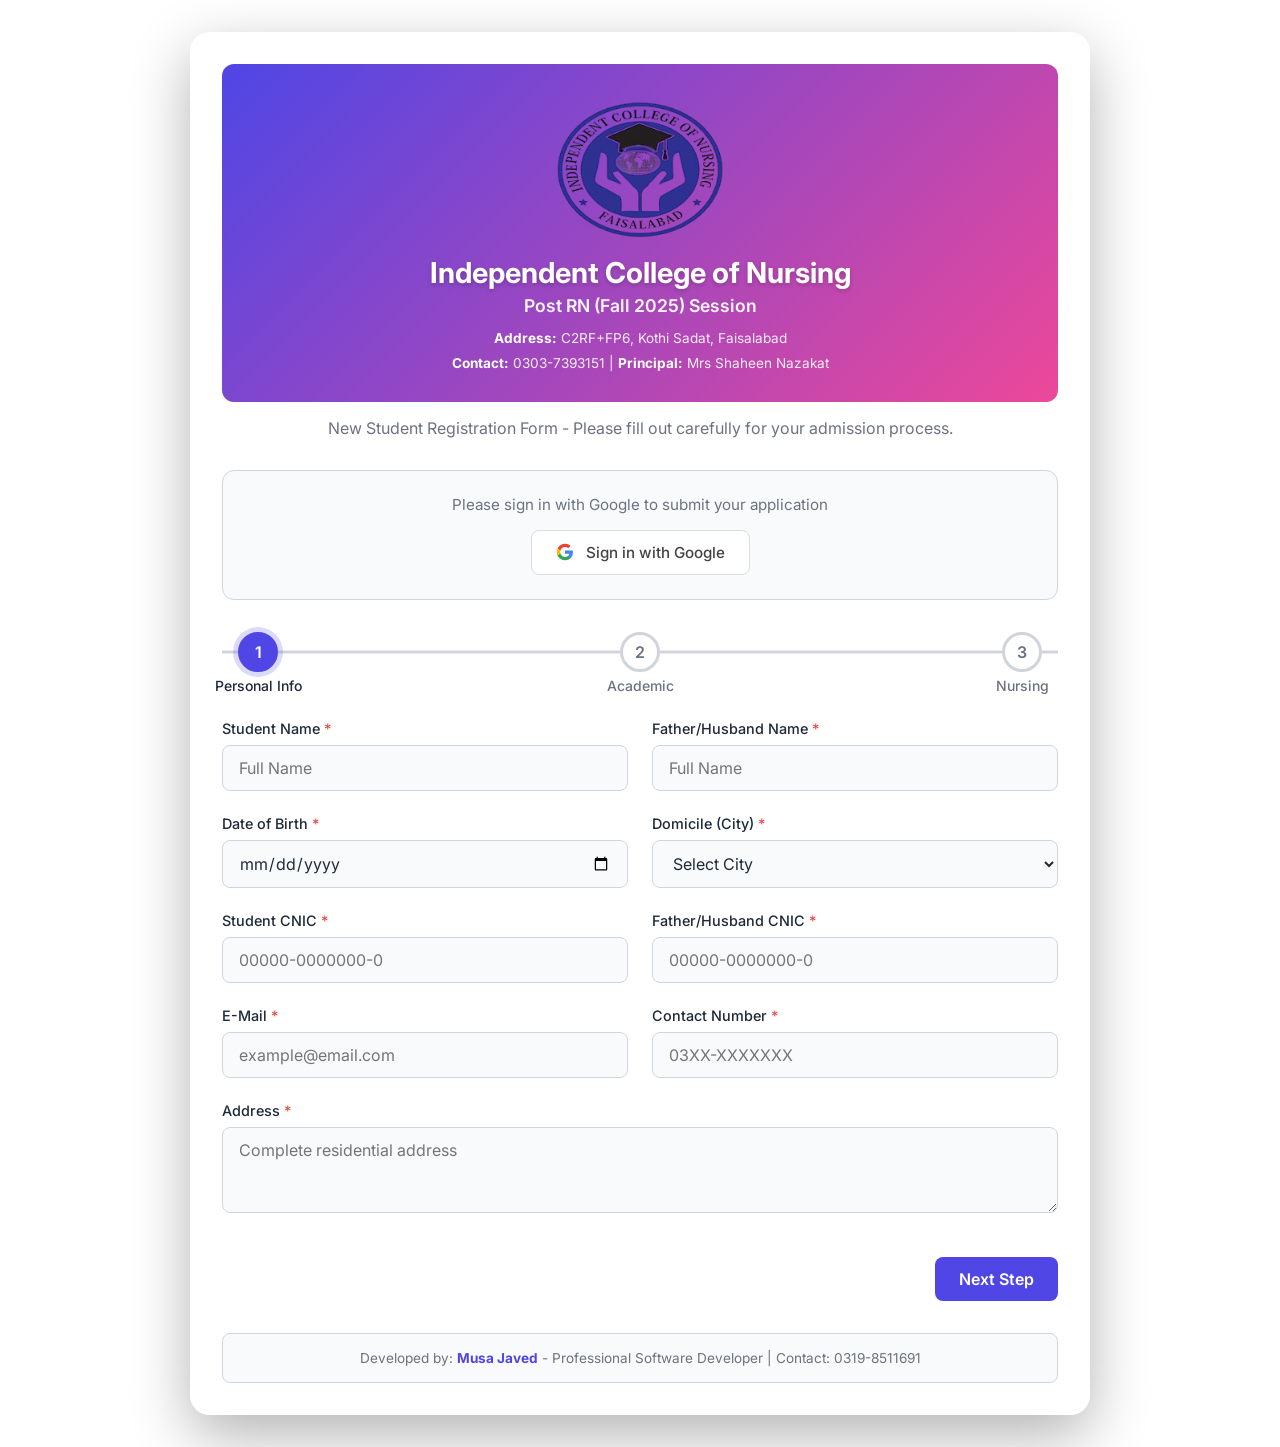
==== index.html @ c4552102 "Clg logo added" ====
<!DOCTYPE html>
<html lang="en">
<head>
    <meta charset="UTF-8">
    <meta name="viewport" content="width=device-width, initial-scale=1.0">
    <title>Independent College of Nursing Faisalabad - Post RN Registration</title>
    <link rel="stylesheet" href="styles.css">
    <!-- Supabase SDK -->
    <script src="https://cdn.jsdelivr.net/npm/@supabase/supabase-js@2"></script>
</head>
<body>
    <div class="container">
        <div class="header" id="formHeader">
            <div class="college-branding">
                <div class="college-logo">
                    <img src="icon_logo.png" alt="Independent College of Nursing Logo">
                </div>
                <h1>Independent College of Nursing</h1>
                <h2>Post RN (Fall 2025) Session</h2>
                <div class="college-info">
                    <p><strong>Address:</strong> C2RF+FP6, Kothi Sadat, Faisalabad</p>
                    <p><strong>Contact:</strong> 0303-7393151 | <strong>Principal:</strong> Mrs Shaheen Nazakat</p>
                </div>
            </div>
            <p class="form-subtitle">New Student Registration Form - Please fill out carefully for your admission process.</p>
        </div>

        <!-- Success Message -->
        <div class="success-message" id="successMessage">
            <div class="success-icon-large">✓</div>
            <h2>Registration Successful!</h2>
            <p>Your application has been submitted successfully. We will contact you soon.</p>
            <button class="btn-primary" onclick="location.reload()">Submit Another Application</button>
        </div>

        <form id="registrationForm" novalidate>
            <!-- Auth Section -->
            <div class="auth-section" id="authSection">
                <div class="auth-prompt" id="authPrompt">
                    <p>Please sign in with Google to submit your application</p>
                    <button type="button" id="btnGoogleSignIn" class="btn-google">
                        <svg viewBox="0 0 24 24" width="18" height="18">
                            <path fill="#4285F4" d="M22.56 12.25c0-.78-.07-1.53-.2-2.25H12v4.26h5.92c-.26 1.37-1.04 2.53-2.21 3.31v2.77h3.57c2.08-1.92 3.28-4.74 3.28-8.09z"/>
                            <path fill="#34A853" d="M12 23c2.97 0 5.46-.98 7.28-2.66l-3.57-2.77c-.98.66-2.23 1.06-3.71 1.06-2.86 0-5.29-1.93-6.16-4.53H2.18v2.84C3.99 20.53 7.7 23 12 23z"/>
                            <path fill="#FBBC05" d="M5.84 14.09c-.22-.66-.35-1.36-.35-2.09s.13-1.43.35-2.09V7.07H2.18C1.43 8.55 1 10.22 1 12s.43 3.45 1.18 4.93l2.85-2.22.81-.62z"/>
                            <path fill="#EA4335" d="M12 5.38c1.62 0 3.06.56 4.21 1.64l3.15-3.15C17.45 2.09 14.97 1 12 1 7.7 1 3.99 3.47 2.18 7.07l3.66 2.84c.87-2.6 3.3-4.53 6.16-4.53z"/>
                        </svg>
                        Sign in with Google
                    </button>
                </div>
                <div class="auth-user" id="authUser" style="display: none;">
                    <img id="userAvatar" src="" alt="User avatar">
                    <div class="user-info">
                        <span id="userName"></span>
                        <span id="userEmail"></span>
                    </div>
                    <button type="button" id="btnSignOut" class="btn-link">Sign Out</button>
                </div>
                <div class="auth-error" id="authError" style="display: none;"></div>
            </div>

            <!-- Stepper Indicator -->
            <div class="stepper" id="stepper">
                <div class="step-progress" id="stepProgress"></div>
                <div class="step active" data-step="1">
                    <div class="step-circle"><span>1</span></div>
                    <div class="step-title">Personal Info</div>
                </div>
                <div class="step" data-step="2">
                    <div class="step-circle"><span>2</span></div>
                    <div class="step-title">Academic</div>
                </div>
                <div class="step" data-step="3">
                    <div class="step-circle"><span>3</span></div>
                    <div class="step-title">Nursing</div>
                </div>
            </div>

            <!-- STEP 1: Personal Information -->
            <div class="form-step active" id="step1">
                <div class="form-grid">
                    <div class="form-group">
                        <label for="student_name" class="required">Student Name</label>
                        <div class="input-wrapper">
                            <input type="text" id="student_name" name="student_name" placeholder="Full Name" required minlength="3">
                        </div>
                        <span class="error-message">Name must be at least 3 characters.</span>
                    </div>

                    <div class="form-group">
                        <label for="father_name" class="required">Father/Husband Name</label>
                        <div class="input-wrapper">
                            <input type="text" id="father_name" name="father_name" placeholder="Full Name" required minlength="3">
                        </div>
                        <span class="error-message">Name must be at least 3 characters.</span>
                    </div>

                    <div class="form-group">
                        <label for="date_of_birth" class="required">Date of Birth</label>
                        <div class="input-wrapper">
                            <input type="date" id="date_of_birth" name="date_of_birth" required>
                        </div>
                        <span class="error-message">Age must be between 16 and 35 years.</span>
                    </div>

                    <div class="form-group">
                        <label for="domicile" class="required">Domicile (City)</label>
                        <div class="input-wrapper">
                            <select id="domicile" name="domicile" required>
                                <option value="" disabled selected>Select City</option>
                                <!-- Punjab -->
                                <optgroup label="Punjab">
                                    <option value="Lahore">Lahore</option>
                                    <option value="Faisalabad">Faisalabad</option>
                                    <option value="Multan">Multan</option>
                                    <option value="Rawalpindi">Rawalpindi</option>
                                    <option value="Gujranwala">Gujranwala</option>
                                    <option value="Sargodha">Sargodha</option>
                                    <option value="Sialkot">Sialkot</option>
                                    <option value="Jhang">Jhang</option>
                                    <option value="Rahim Yar Khan">Rahim Yar Khan</option>
                                    <option value="Bahawalpur">Bahawalpur</option>
                                    <option value="Gujrat">Gujrat</option>
                                    <option value="Kasur">Kasur</option>
                                    <option value="Okara">Okara</option>
                                    <option value="Chiniot">Chiniot</option>
                                    <option value="Hafizabad">Hafizabad</option>
                                </optgroup>
                                <!-- Sindh -->
                                <optgroup label="Sindh">
                                    <option value="Karachi">Karachi</option>
                                    <option value="Hyderabad">Hyderabad</option>
                                    <option value="Sukkur">Sukkur</option>
                                    <option value="Larkana">Larkana</option>
                                    <option value="Nawabshah">Nawabshah</option>
                                    <option value="Mirpur Khas">Mirpur Khas</option>
                                    <option value="Dadu">Dadu</option>
                                    <option value="Jacobabad">Jacobabad</option>
                                    <option value="Shikarpur">Shikarpur</option>
                                    <option value="Badin">Badin</option>
                                </optgroup>
                                <!-- KP -->
                                <optgroup label="Khyber Pakhtunkhwa">
                                    <option value="Peshawar">Peshawar</option>
                                    <option value="Mardan">Mardan</option>
                                    <option value="Kohat">Kohat</option>
                                    <option value="Abbottabad">Abbottabad</option>
                                    <option value="Swat">Swat</option>
                                    <option value="Bannu">Bannu</option>
                                    <option value="Charsadda">Charsadda</option>
                                    <option value="Timergara">Timergara</option>
                                    <option value="Mingora">Mingora</option>
                                    <option value="Mansehra">Mansehra</option>
                                </optgroup>
                                <!-- Balochistan -->
                                <optgroup label="Balochistan">
                                    <option value="Quetta">Quetta</option>
                                    <option value="Gwadar">Gwadar</option>
                                    <option value="Ziarat">Ziarat</option>
                                    <option value="Zhob">Zhob</option>
                                    <option value="Sibi">Sibi</option>
                                    <option value="Turbat">Turbat</option>
                                    <option value="Khuzdar">Khuzdar</option>
                                </optgroup>
                                <!-- Federal Capital -->
                                <optgroup label="Federal Capital">
                                    <option value="Islamabad">Islamabad</option>
                                </optgroup>
                                <!-- Gilgit-Baltistan -->
                                <optgroup label="Gilgit-Baltistan">
                                    <option value="Gilgit">Gilgit</option>
                                    <option value="Skardu">Skardu</option>
                                    <option value="Hunza">Hunza</option>
                                </optgroup>
                                <!-- AJK -->
                                <optgroup label="Azad Jammu & Kashmir">
                                    <option value="Muzaffarabad">Muzaffarabad</option>
                                    <option value="Mirpur">Mirpur</option>
                                    <option value="Rawalakot">Rawalakot</option>
                                    <option value="Kotli">Kotli</option>
                                    <option value="Bhimber">Bhimber</option>
                                </optgroup>
                            </select>
                        </div>
                        <span class="error-message">Please select your city.</span>
                    </div>

                    <div class="form-group">
                        <label for="student_cnic" class="required">Student CNIC</label>
                        <div class="input-wrapper">
                            <input type="text" id="student_cnic" name="student_cnic" placeholder="00000-0000000-0" maxlength="15" required>
                        </div>
                        <span class="error-message">Invalid CNIC format.</span>
                    </div>

                    <div class="form-group">
                        <label for="father_cnic" class="required">Father/Husband CNIC</label>
                        <div class="input-wrapper">
                            <input type="text" id="father_cnic" name="father_cnic" placeholder="00000-0000000-0" maxlength="15" required>
                        </div>
                        <span class="error-message">Invalid CNIC format.</span>
                    </div>

                    <div class="form-group">
                        <label for="email" class="required">E-Mail</label>
                        <div class="input-wrapper">
                            <input type="email" id="email" name="email" placeholder="example@email.com" required>
                        </div>
                        <span class="error-message">Please enter a valid email address.</span>
                    </div>

                    <div class="form-group">
                        <label for="contact_number" class="required">Contact Number</label>
                        <div class="input-wrapper">
                            <input type="text" id="contact_number" name="contact_number" placeholder="03XX-XXXXXXX" maxlength="12" required>
                        </div>
                        <span class="error-message">Format: 03XX-XXXXXXX or +92XXXXXXXXXX</span>
                    </div>

                    <div class="form-group full-width">
                        <label for="address" class="required">Address</label>
                        <div class="input-wrapper">
                            <textarea id="address" name="address" rows="3" placeholder="Complete residential address" required minlength="10"></textarea>
                        </div>
                        <span class="error-message">Address must be at least 10 characters long.</span>
                    </div>
                </div>
            </div>

            <!-- STEP 2: Academic - Matric -->
            <div class="form-step" id="step2">
                <div class="form-grid">
                    <div class="form-group">
                        <label for="matric_roll_no" class="required">Matric Roll No</label>
                        <div class="input-wrapper">
                            <input type="text" id="matric_roll_no" name="matric_roll_no" required>
                        </div>
                        <span class="error-message">Roll number is required.</span>
                    </div>

                    <div class="form-group">
                        <label for="matric_passing_year" class="required">Passing Year</label>
                        <div class="input-wrapper">
                            <select id="matric_passing_year" name="matric_passing_year" required>
                                <option value="" disabled selected>Select Year</option>
                                <!-- JS will populate years -->
                            </select>
                        </div>
                        <span class="error-message">Please select passing year.</span>
                    </div>

                    <div class="form-group full-width">
                        <label for="matric_board" class="required">Matric Board/University</label>
                        <div class="input-wrapper">
                            <select id="matric_board" name="matric_board" required onchange="handleBoardChange(this, 'matric_board_other_div')">
                                <option value="" disabled selected>Select Board</option>
                                <option value="FBISE">FBISE Islamabad</option>
                                <option value="BISE Lahore">BISE Lahore</option>
                                <option value="BISE Karachi">BISE Karachi</option>
                                <option value="BISE Peshawar">BISE Peshawar</option>
                                <option value="BISE Quetta">BISE Quetta</option>
                                <option value="Other">Other</option>
                            </select>
                        </div>
                        <span class="error-message">Please select your board.</span>
                    </div>
                    
                    <!-- Hidden field for Other Board -->
                    <div class="form-group full-width" id="matric_board_other_div" style="display: none; margin-top: -1rem;">
                        <input type="text" id="matric_board_other" placeholder="Please specify board name">
                    </div>

                    <div class="form-group">
                        <label for="matric_total_marks" class="required">Total Marks</label>
                        <div class="input-wrapper">
                            <input type="number" id="matric_total_marks" name="matric_total_marks" required min="1" max="1000">
                        </div>
                        <span class="error-message">Total marks are required (1-1000).</span>
                    </div>

                    <div class="form-group">
                        <label for="matric_obtained_marks" class="required">Obtained Marks</label>
                        <div class="input-wrapper">
                            <input type="number" id="matric_obtained_marks" name="matric_obtained_marks" required min="0" max="1000">
                        </div>
                        <span class="error-message">Obtained marks must be ≤ Total marks.</span>
                    </div>

                    <div class="form-group full-width">
                        <label for="pnc_number" class="required">PNC Number</label>
                        <div class="input-wrapper">
                            <input type="text" id="pnc_number" name="pnc_number" required>
                        </div>
                        <span class="error-message">PNC Number is required.</span>
                    </div>
                </div>
            </div>

            <!-- STEP 3: Nursing Qualifications -->
            <div class="form-step" id="step3">
                <label class="checkbox-group">
                    <input type="checkbox" id="has_general_nursing" name="has_general_nursing" onchange="toggleSection('general_nursing_section', this.checked)">
                    <span style="font-weight: 500;">I have General Nursing qualification</span>
                </label>

                <div class="conditional-section" id="general_nursing_section">
                    <div class="form-grid">
                        <div class="form-group">
                            <label for="general_nursing_roll_no">Roll No</label>
                            <div class="input-wrapper">
                                <input type="text" id="general_nursing_roll_no" name="general_nursing_roll_no">
                            </div>
                        </div>

                        <div class="form-group">
                            <label for="general_nursing_passing_year">Passing Year</label>
                            <div class="input-wrapper">
                                <select id="general_nursing_passing_year" name="general_nursing_passing_year">
                                    <option value="" selected>Select Year (Optional)</option>
                                    <!-- JS will populate years -->
                                </select>
                            </div>
                        </div>

                        <div class="form-group">
                            <label for="general_nursing_total_marks">Total Marks</label>
                            <div class="input-wrapper">
                                <input type="number" id="general_nursing_total_marks" name="general_nursing_total_marks" min="1" max="1000">
                            </div>
                        </div>

                        <div class="form-group">
                            <label for="general_nursing_obtain_marks">Obtained Marks</label>
                            <div class="input-wrapper">
                                <input type="number" id="general_nursing_obtain_marks" name="general_nursing_obtain_marks" min="0" max="1000">
                            </div>
                            <span class="error-message">Obtained marks must be ≤ Total marks.</span>
                        </div>
                        
                        <div class="form-group full-width">
                            <label for="general_nursing_registration_no">Registration No</label>
                            <div class="input-wrapper">
                                <input type="text" id="general_nursing_registration_no" name="general_nursing_registration_no">
                            </div>
                        </div>

                        <div class="form-group full-width">
                            <label for="general_nursing_board">Board/University</label>
                            <div class="input-wrapper">
                                <input type="text" id="general_nursing_board" name="general_nursing_board">
                            </div>
                        </div>
                    </div>
                </div>

                <label class="checkbox-group">
                    <input type="checkbox" id="has_midwifery" name="has_midwifery" onchange="toggleSection('midwifery_section', this.checked)">
                    <span style="font-weight: 500;">I have Midwifery qualification</span>
                </label>

                <div class="conditional-section" id="midwifery_section">
                    <div class="form-grid">
                        <div class="form-group">
                            <label for="midwifery_roll_no">Roll No</label>
                            <div class="input-wrapper">
                                <input type="text" id="midwifery_roll_no" name="midwifery_roll_no">
                            </div>
                        </div>

                        <div class="form-group">
                            <label for="midwifery_passing_year">Passing Year</label>
                            <div class="input-wrapper">
                                <select id="midwifery_passing_year" name="midwifery_passing_year">
                                    <option value="" selected>Select Year (Optional)</option>
                                    <!-- JS will populate years -->
                                </select>
                            </div>
                        </div>

                        <div class="form-group">
                            <label for="midwifery_total_marks">Total Marks</label>
                            <div class="input-wrapper">
                                <input type="number" id="midwifery_total_marks" name="midwifery_total_marks" min="1" max="1000">
                            </div>
                        </div>

                        <div class="form-group">
                            <label for="midwifery_obtained_marks">Obtained Marks</label>
                            <div class="input-wrapper">
                                <input type="number" id="midwifery_obtained_marks" name="midwifery_obtained_marks" min="0" max="1000">
                            </div>
                            <span class="error-message">Obtained marks must be ≤ Total marks.</span>
                        </div>

                        <div class="form-group full-width">
                            <label for="midwifery_registration">Registration No</label>
                            <div class="input-wrapper">
                                <input type="text" id="midwifery_registration" name="midwifery_registration">
                            </div>
                        </div>
                    </div>
                </div>
            </div>

            <!-- Form Actions -->
            <div class="form-actions">
                <button type="button" id="btnPrev" class="btn-secondary btn-hidden">
                    Back
                </button>
                <div style="flex:1"></div> <!-- Spacer -->
                <button type="button" id="btnNext" class="btn-primary">
                    Next Step
                </button>
                <button type="submit" id="btnSubmit" class="btn-primary btn-hidden">
                    <span>Submit Application</span>
                    <div class="loader"></div>
                </button>
            </div>
            
            <!-- Global Form Error -->
            <div id="globalError" style="color: var(--error); text-align: right; margin-top: 1rem; display: none;">
                Please fix the errors before submitting.
            </div>

            <!-- Developer Footer -->
            <footer class="developer-footer">
                <div class="developer-info">
                    <p>Developed by: <strong>Musa Javed</strong> - Professional Software Developer | Contact: 0319-8511691</p>
                </div>
            </footer>
        </form>
    </div>

    <script src="app.js"></script>
</body>
</html>
---- styles.css ----
@import url('https://fonts.googleapis.com/css2?family=Inter:wght@300;400;500;600;700&display=swap');

:root {
  --primary: #4F46E5;
  --primary-hover: #4338CA;
  --secondary: #ec4899;
  --bg-gradient: linear-gradient(135deg,  #764ba2 100%, #667eea 0%,);
  --surface: rgba(255, 255, 255, 0.95);
  --text-dark: #1f2937;
  --text-muted: #6b7280;
  --border-color: #d1d5db;
  --error: #ef4444;
  --success: #10b981;
  --input-bg: #f9fafb;
}

@media (prefers-color-scheme: dark) {
  :root {
    --bg-gradient: linear-gradient(135deg, #1e1b4b 0%, #312e81 100%);
    --surface: rgba(17, 24, 39, 0.95);
    --text-dark: #f3f4f6;
    --text-muted: #9ca3af;
    --border-color: #374151;
    --input-bg: #1f2937;
  }
}

* {
  margin: 0;
  padding: 0;
  box-sizing: border-box;
  font-family: 'Inter', sans-serif;
}

body {
  min-height: 100vh;
  background: var(--bg-gradient);
  display: flex;
  justify-content: center;
  align-items: center;
  padding: 2rem 1rem;
  color: var(--text-dark);
}

.container {
  width: 100%;
  max-width: 900px;
  background: var(--surface);
  backdrop-filter: blur(10px);
  border-radius: 20px;
  box-shadow: 0 20px 60px rgba(0,0,0,0.3);
  padding: 2rem;
  animation: slideUp 0.5s ease;
}

/* Auth Section Styles */
.auth-section {
  background: var(--input-bg);
  border-radius: 12px;
  padding: 1.5rem;
  margin-bottom: 2rem;
  border: 1px solid var(--border-color);
}

.auth-prompt {
  text-align: center;
}

.auth-prompt p {
  margin-bottom: 1rem;
  color: var(--text-muted);
  font-size: 0.95rem;
}

.btn-google {
  display: inline-flex;
  align-items: center;
  gap: 0.75rem;
  background: #fff;
  color: #444;
  border: 1px solid #dadce0;
  padding: 0.75rem 1.5rem;
  border-radius: 8px;
  font-weight: 500;
  cursor: pointer;
  transition: all 0.2s;
  font-size: 0.95rem;
}

.btn-google:hover {
  background: #f8f9fa;
  box-shadow: 0 2px 8px rgba(0,0,0,0.1);
}

.btn-google svg {
  flex-shrink: 0;
}

.auth-user {
  display: flex;
  align-items: center;
  gap: 1rem;
}

.auth-user img {
  width: 40px;
  height: 40px;
  border-radius: 50%;
  object-fit: cover;
}

.user-info {
  display: flex;
  flex-direction: column;
  flex: 1;
}

.user-info span:first-child {
  font-weight: 600;
  font-size: 0.95rem;
}

.user-info span:last-child {
  font-size: 0.8rem;
  color: var(--text-muted);
}

.btn-link {
  background: none;
  border: none;
  color: var(--error);
  cursor: pointer;
  font-size: 0.85rem;
  text-decoration: underline;
}

.btn-link:hover {
  color: #dc2626;
}

.auth-error {
  background: #fee2e2;
  color: #991b1b;
  padding: 0.75rem;
  border-radius: 8px;
  margin-top: 1rem;
  font-size: 0.9rem;
}

@media (prefers-color-scheme: dark) {
  .btn-google {
    background: #1f2937;
    color: #f3f4f6;
    border-color: #374151;
  }
  
  .btn-google:hover {
    background: #374151;
  }
}

.header {
  text-align: center;
  margin-bottom: 2rem;
}



.college-logo img {
  max-width: 200px;
  /* width: 100px; */
  height: auto;
}

.college-branding {
  background: linear-gradient(135deg, var(--primary) 0%, var(--secondary) 100%);
  padding: 1.5rem 2rem;
  border-radius: 12px;
  margin-bottom: 1rem;
  color: white;
}

.college-branding h1 {
  font-size: 1.8rem;
  font-weight: 700;
  color: white;
  background: none;
  background-clip: unset;
  -webkit-background-clip: unset;
  -webkit-text-fill-color: unset;
  margin-bottom: 0.3rem;
  text-shadow: 0 2px 4px rgba(0,0,0,0.2);
}

.college-branding h2 {
  font-size: 1.1rem;
  font-weight: 600;
  color: rgba(255,255,255,0.95);
  margin-bottom: 0.75rem;
}

.college-info {
  font-size: 0.85rem;
  color: rgba(255,255,255,0.9);
  line-height: 1.6;
}

.college-info p {
  color: rgba(255,255,255,0.9);
  margin: 0.2rem 0;
}

.college-info strong {
  color: white;
}

.form-subtitle {
  color: var(--text-muted);
  font-size: 1rem;
  margin-top: 1rem;
}

/* Developer Footer */
.developer-footer {
  margin-top: 2rem;
  padding: 1rem;
  text-align: center;
  background: var(--input-bg);
  border-radius: 8px;
  border: 1px solid var(--border-color);
  width: 100%;
}

.developer-info {
  font-size: 0.85rem;
  color: var(--text-muted);
}

.developer-info strong {
  color: var(--primary);
}

@media (max-width: 640px) {
  .college-branding {
    padding: 1rem;
  }
  
  .college-branding h1 {
    font-size: 1.4rem;
  }
  
  .college-branding h2 {
    font-size: 0.95rem;
  }
  
  .college-info {
    font-size: 0.75rem;
  }
}

/* Stepper */
.stepper {
  display: flex;
  justify-content: space-between;
  position: relative;
  margin-bottom: 3rem;
  padding: 0 1rem;
}

.stepper::before {
  content: '';
  position: absolute;
  top: 50%;
  left: 0;
  right: 0;
  height: 3px;
  background: var(--border-color);
  z-index: 1;
  transform: translateY(-50%);
}

.step-progress {
  position: absolute;
  top: 50%;
  left: 0;
  height: 3px;
  background: var(--primary);
  z-index: 2;
  transform: translateY(-50%);
  transition: width 0.4s ease;
  width: 0%;
}

.step {
  position: relative;
  z-index: 3;
  background: var(--surface);
  display: flex;
  flex-direction: column;
  align-items: center;
  gap: 0.5rem;
}

.step-circle {
  width: 40px;
  height: 40px;
  border-radius: 50%;
  background: var(--surface);
  border: 3px solid var(--border-color);
  display: flex;
  align-items: center;
  justify-content: center;
  font-weight: 600;
  color: var(--text-muted);
  transition: all 0.4s ease;
}

.step.active .step-circle {
  border-color: var(--primary);
  background: var(--primary);
  color: white;
  box-shadow: 0 0 0 5px rgba(79, 70, 229, 0.2);
}

.step.completed .step-circle {
  border-color: var(--primary);
  background: var(--primary);
  color: white;
}

.step.completed .step-circle::after {
  content: '✓';
}

.step.completed .step-circle span {
  display: none;
}

.step-title {
  font-size: 0.875rem;
  font-weight: 500;
  color: var(--text-muted);
  position: absolute;
  top: 45px;
  white-space: nowrap;
}

.step.active .step-title,
.step.completed .step-title {
  color: var(--text-dark);
}

/* Form Layout */
.form-step {
  display: none;
  animation: fadeIn 0.5s ease;
}

.form-step.active {
  display: block;
}

@keyframes fadeIn {
  from { opacity: 0; transform: translateY(10px); }
  to { opacity: 1; transform: translateY(0); }
}

.form-grid {
  display: grid;
  grid-template-columns: 1fr 1fr;
  gap: 1.5rem;
}

.form-group {
  display: flex;
  flex-direction: column;
  gap: 0.5rem;
  position: relative;
}

.form-group.full-width {
  grid-column: 1 / -1;
}

label {
  font-size: 0.9rem;
  font-weight: 500;
  color: var(--text-dark);
}

.required::after {
  content: '*';
  color: var(--error);
  margin-left: 4px;
}

input, select, textarea {
  width: 100%;
  padding: 0.75rem 1rem;
  border: 1px solid var(--border-color);
  border-radius: 8px;
  background: var(--input-bg);
  color: var(--text-dark);
  font-size: 1rem;
  transition: all 0.3s ease;
  outline: none;
}

input:focus, select:focus, textarea:focus {
  border-color: var(--primary);
  box-shadow: 0 0 0 3px rgba(79, 70, 229, 0.1);
}

/* Validation Icons */
.input-wrapper {
  position: relative;
}

.input-icon {
  position: absolute;
  right: 1rem;
  top: 50%;
  transform: translateY(-50%);
  display: none;
}

.input-wrapper.success .input-icon.success-icon {
  display: block;
  fill: var(--success);
}

.input-wrapper.error .input-icon.error-icon {
  display: block;
  fill: var(--error);
}

.input-wrapper.error input,
.input-wrapper.error select,
.input-wrapper.error textarea {
  border-color: var(--error);
  border-width: 2px;
  background-color: rgba(239, 68, 68, 0.15);
  color: var(--text-dark);
}

.error-message {
  color: var(--error);
  font-size: 0.85rem;
  margin-top: 0.35rem;
  display: none;
  font-weight: 500;
  animation: slideDown 0.3s ease;
}

.error-message.show {
  display: block;
}

@keyframes slideDown {
  from { opacity: 0; transform: translateY(-5px); }
  to { opacity: 1; transform: translateY(0); }
}

/* Checkbox Section */
.checkbox-group {
  margin: 1.5rem 0 1rem 0;
  padding: 1rem;
  background: var(--input-bg);
  border: 1px solid var(--border-color);
  border-radius: 8px;
  display: flex;
  align-items: center;
  gap: 0.75rem;
  cursor: pointer;
  transition: all 0.3s ease;
}

.checkbox-group:hover {
  border-color: var(--primary);
}

.checkbox-group input[type="checkbox"] {
  width: 1.25rem;
  height: 1.25rem;
  cursor: pointer;
  accent-color: var(--primary);
}

.conditional-section {
  display: none;
  padding: 1.5rem;
  background: var(--input-bg);
  border: 1px solid var(--border-color);
  border-radius: 8px;
  margin-bottom: 1.5rem;
  border-left: 4px solid var(--primary);
}

.conditional-section.active {
  display: block;
  animation: fadeIn 0.4s ease;
}

/* Actions */
.form-actions {
  display: flex;
  justify-content: space-between;
  margin-top: 2.5rem;
  gap: 1rem;
}

button {
  padding: 0.75rem 1.5rem;
  border-radius: 8px;
  font-weight: 600;
  font-size: 1rem;
  cursor: pointer;
  transition: all 0.3s ease;
  display: flex;
  align-items: center;
  justify-content: center;
  gap: 0.5rem;
  border: none;
}

.btn-secondary {
  background: transparent;
  color: var(--text-dark);
  border: 1px solid var(--border-color);
}

.btn-secondary:hover {
  background: var(--input-bg);
}

.btn-primary {
  background: var(--primary);
  color: white;
  min-width: 120px;
}

.btn-primary:hover {
  background: var(--primary-hover);
  transform: translateY(-1px);
  box-shadow: 0 4px 6px rgba(79, 70, 229, 0.2);
}

button:disabled {
  opacity: 0.7;
  cursor: not-allowed;
  transform: none;
  box-shadow: none;
}

.btn-hidden {
  display: none !important;
}

/* Loading Spinner */
.loader {
  border: 3px solid rgba(255,255,255,0.3);
  border-radius: 50%;
  border-top: 3px solid white;
  width: 20px;
  height: 20px;
  animation: spin 1s linear infinite;
  display: none;
}

.btn-primary.loading span {
  display: none;
}

.btn-primary.loading .loader {
  display: block;
}

@keyframes spin {
  0% { transform: rotate(0deg); }
  100% { transform: rotate(360deg); }
}

/* Success Message */
.success-message {
  display: none;
  text-align: center;
  padding: 3rem 1rem;
}

.success-icon-large {
  width: 80px;
  height: 80px;
  background: var(--success);
  border-radius: 50%;
  display: flex;
  align-items: center;
  justify-content: center;
  margin: 0 auto 1.5rem auto;
  color: white;
  font-size: 2.5rem;
  animation: scaleIn 0.5s cubic-bezier(0.175, 0.885, 0.32, 1.275);
}

@keyframes scaleIn {
  0% { transform: scale(0); }
  100% { transform: scale(1); }
}

.success-message h2 {
  font-size: 1.75rem;
  margin-bottom: 0.75rem;
  color: var(--text-dark);
}

.success-message p {
  color: var(--text-muted);
  margin-bottom: 2rem;
}

/* Responsive */
@media (max-width: 640px) {
  .form-grid {
    grid-template-columns: 1fr;
  }
  
  .container {
    padding: 1.5rem;
  }
  
  .step-title {
    font-size: 0.7rem;
    top: 40px;
  }
}
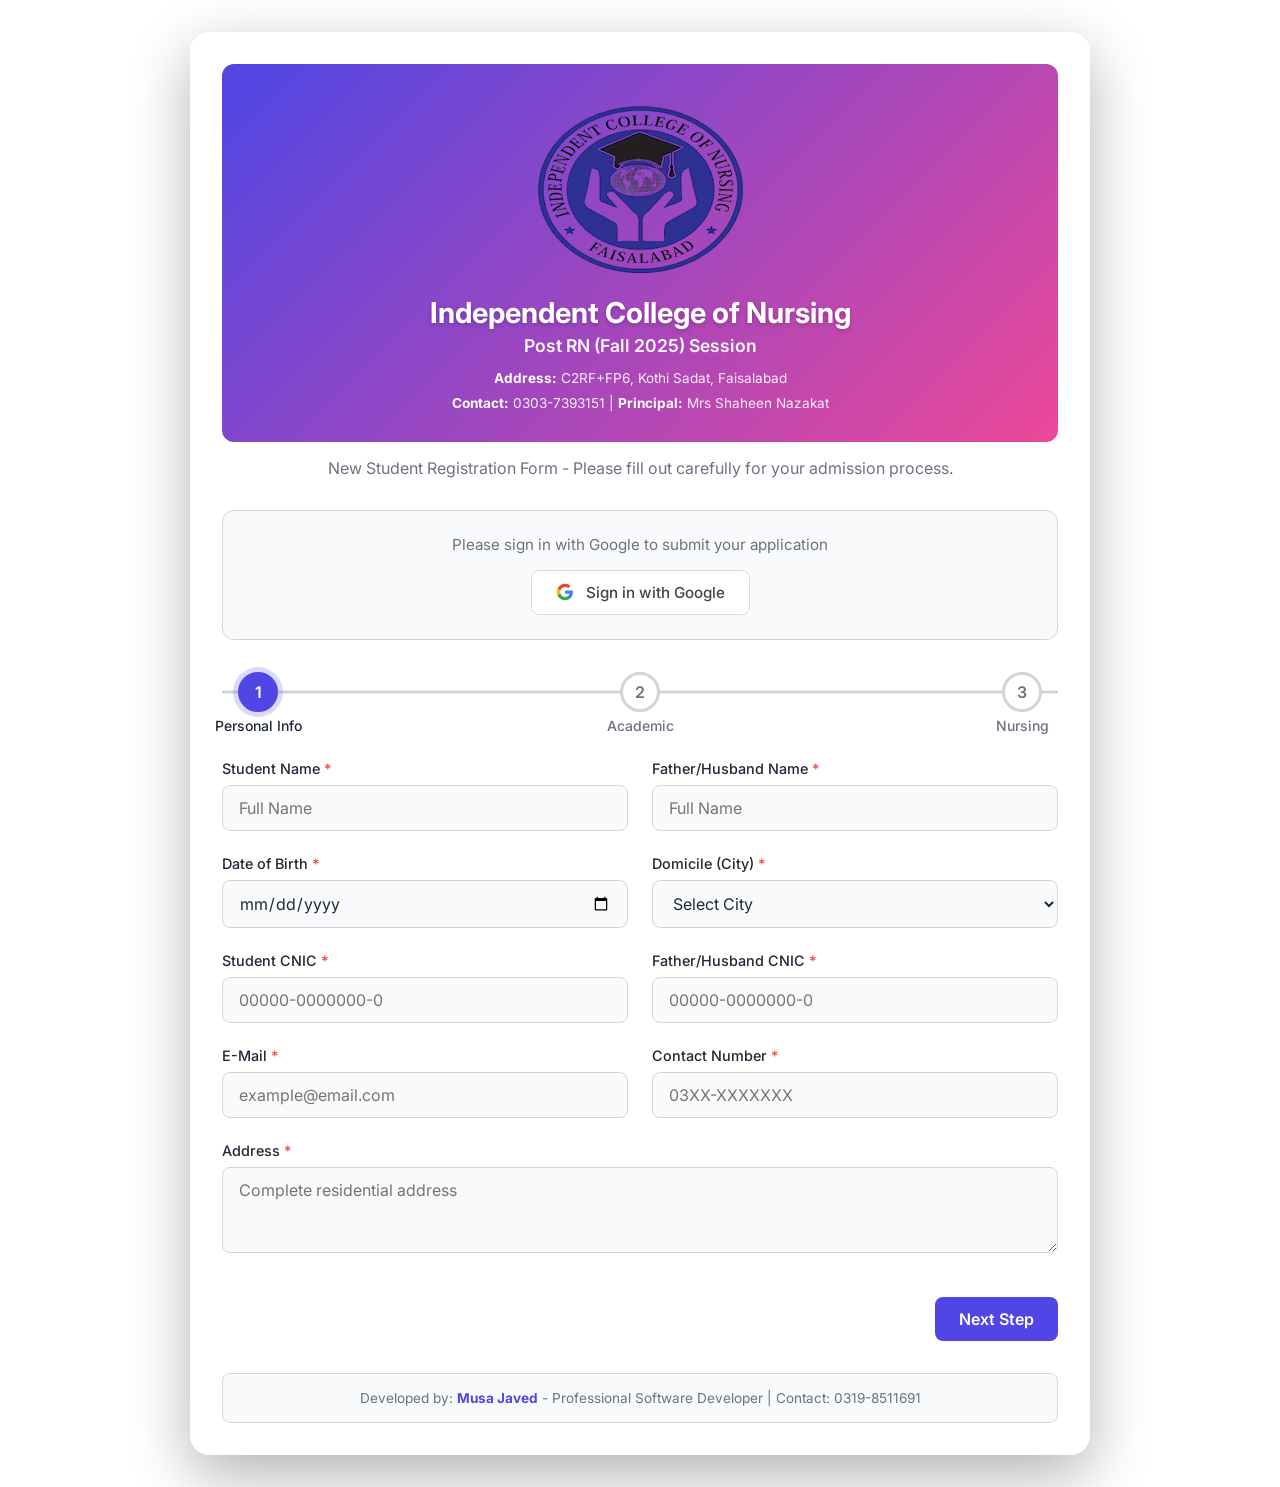
==== commit 457ea8f3: "x" ====
--- a/index.html
+++ b/index.html
@@ -273,9 +273,9 @@
                     <div class="form-group">
                         <label for="matric_total_marks" class="required">Total Marks</label>
                         <div class="input-wrapper">
-                            <input type="number" id="matric_total_marks" name="matric_total_marks" required min="1" max="1000">
-                        </div>
-                        <span class="error-message">Total marks are required (1-1000).</span>
+                            <input type="number" id="matric_total_marks" name="matric_total_marks" required min="1" max="1200">
+                        </div>
+                        <span class="error-message">Total marks are required (1-1200).</span>
                     </div>
 
                     <div class="form-group">
--- a/styles.css
+++ b/styles.css
@@ -1,634 +1,1252 @@
 @import url('https://fonts.googleapis.com/css2?family=Inter:wght@300;400;500;600;700&display=swap');
 
+
+
 :root {
+
   --primary: #4F46E5;
+
   --primary-hover: #4338CA;
+
   --secondary: #ec4899;
+
   --bg-gradient: linear-gradient(135deg,  #764ba2 100%, #667eea 0%,);
+
   --surface: rgba(255, 255, 255, 0.95);
+
   --text-dark: #1f2937;
+
   --text-muted: #6b7280;
+
   --border-color: #d1d5db;
+
   --error: #ef4444;
+
   --success: #10b981;
+
   --input-bg: #f9fafb;
-}
+
+}
+
+
 
 @media (prefers-color-scheme: dark) {
+
   :root {
+
     --bg-gradient: linear-gradient(135deg, #1e1b4b 0%, #312e81 100%);
+
     --surface: rgba(17, 24, 39, 0.95);
+
     --text-dark: #f3f4f6;
+
     --text-muted: #9ca3af;
+
     --border-color: #374151;
+
     --input-bg: #1f2937;
+
   }
-}
+
+}
+
+
 
 * {
+
   margin: 0;
+
   padding: 0;
+
   box-sizing: border-box;
+
   font-family: 'Inter', sans-serif;
-}
+
+}
+
+
 
 body {
+
   min-height: 100vh;
+
   background: var(--bg-gradient);
+
   display: flex;
+
   justify-content: center;
+
   align-items: center;
+
   padding: 2rem 1rem;
+
   color: var(--text-dark);
-}
+
+}
+
+
 
 .container {
+
   width: 100%;
+
   max-width: 900px;
+
   background: var(--surface);
+
   backdrop-filter: blur(10px);
+
   border-radius: 20px;
+
   box-shadow: 0 20px 60px rgba(0,0,0,0.3);
+
   padding: 2rem;
+
   animation: slideUp 0.5s ease;
-}
+
+}
+
+
 
 /* Auth Section Styles */
+
 .auth-section {
+
   background: var(--input-bg);
+
   border-radius: 12px;
+
   padding: 1.5rem;
+
   margin-bottom: 2rem;
+
   border: 1px solid var(--border-color);
-}
+
+}
+
+
 
 .auth-prompt {
+
   text-align: center;
-}
+
+}
+
+
 
 .auth-prompt p {
+
   margin-bottom: 1rem;
+
   color: var(--text-muted);
+
   font-size: 0.95rem;
-}
+
+}
+
+
 
 .btn-google {
+
   display: inline-flex;
+
   align-items: center;
+
   gap: 0.75rem;
+
   background: #fff;
+
   color: #444;
+
   border: 1px solid #dadce0;
+
   padding: 0.75rem 1.5rem;
+
   border-radius: 8px;
+
   font-weight: 500;
+
   cursor: pointer;
+
   transition: all 0.2s;
+
   font-size: 0.95rem;
-}
+
+}
+
+
 
 .btn-google:hover {
+
   background: #f8f9fa;
+
   box-shadow: 0 2px 8px rgba(0,0,0,0.1);
-}
+
+}
+
+
 
 .btn-google svg {
+
   flex-shrink: 0;
-}
+
+}
+
+
 
 .auth-user {
+
   display: flex;
+
   align-items: center;
+
   gap: 1rem;
-}
+
+}
+
+
 
 .auth-user img {
+
   width: 40px;
+
   height: 40px;
+
   border-radius: 50%;
+
   object-fit: cover;
-}
+
+}
+
+
 
 .user-info {
+
   display: flex;
+
   flex-direction: column;
+
   flex: 1;
-}
+
+}
+
+
 
 .user-info span:first-child {
+
   font-weight: 600;
+
   font-size: 0.95rem;
-}
+
+}
+
+
 
 .user-info span:last-child {
+
   font-size: 0.8rem;
+
   color: var(--text-muted);
-}
+
+}
+
+
 
 .btn-link {
+
   background: none;
+
   border: none;
+
   color: var(--error);
+
   cursor: pointer;
+
   font-size: 0.85rem;
+
   text-decoration: underline;
-}
+
+}
+
+
 
 .btn-link:hover {
+
   color: #dc2626;
-}
+
+}
+
+
 
 .auth-error {
+
   background: #fee2e2;
+
   color: #991b1b;
+
   padding: 0.75rem;
+
   border-radius: 8px;
+
   margin-top: 1rem;
+
   font-size: 0.9rem;
-}
+
+}
+
+
 
 @media (prefers-color-scheme: dark) {
+
   .btn-google {
+
     background: #1f2937;
+
     color: #f3f4f6;
+
     border-color: #374151;
+
   }
+
   
+
   .btn-google:hover {
+
     background: #374151;
+
   }
-}
+
+}
+
+
 
 .header {
+
   text-align: center;
+
   margin-bottom: 2rem;
-}
-
-
-
-.college-logo img {
-  max-width: 200px;
-  /* width: 100px; */
-  height: auto;
-}
+
+}
+
+
 
 .college-branding {
+
   background: linear-gradient(135deg, var(--primary) 0%, var(--secondary) 100%);
+
   padding: 1.5rem 2rem;
+
   border-radius: 12px;
+
   margin-bottom: 1rem;
+
   color: white;
-}
+
+}
+
+
 
 .college-branding h1 {
+
   font-size: 1.8rem;
+
   font-weight: 700;
+
   color: white;
+
   background: none;
+
   background-clip: unset;
+
   -webkit-background-clip: unset;
+
   -webkit-text-fill-color: unset;
+
   margin-bottom: 0.3rem;
+
   text-shadow: 0 2px 4px rgba(0,0,0,0.2);
-}
+
+}
+
+
 
 .college-branding h2 {
+
   font-size: 1.1rem;
+
   font-weight: 600;
+
   color: rgba(255,255,255,0.95);
+
   margin-bottom: 0.75rem;
-}
+
+}
+
+
 
 .college-info {
+
   font-size: 0.85rem;
+
   color: rgba(255,255,255,0.9);
+
   line-height: 1.6;
-}
+
+}
+
+
 
 .college-info p {
+
   color: rgba(255,255,255,0.9);
+
   margin: 0.2rem 0;
-}
+
+}
+
+
 
 .college-info strong {
+
   color: white;
-}
+
+}
+
+
 
 .form-subtitle {
+
   color: var(--text-muted);
+
   font-size: 1rem;
+
   margin-top: 1rem;
-}
+
+}
+
+
 
 /* Developer Footer */
+
 .developer-footer {
+
   margin-top: 2rem;
+
   padding: 1rem;
+
   text-align: center;
+
   background: var(--input-bg);
+
   border-radius: 8px;
+
   border: 1px solid var(--border-color);
+
   width: 100%;
-}
+
+}
+
+
 
 .developer-info {
+
   font-size: 0.85rem;
+
   color: var(--text-muted);
-}
+
+}
+
+
 
 .developer-info strong {
+
   color: var(--primary);
-}
+
+}
+
+
 
 @media (max-width: 640px) {
+
   .college-branding {
+
     padding: 1rem;
+
   }
+
   
+
   .college-branding h1 {
+
     font-size: 1.4rem;
+
   }
+
   
+
   .college-branding h2 {
+
     font-size: 0.95rem;
+
   }
+
   
+
   .college-info {
+
     font-size: 0.75rem;
+
   }
-}
+
+}
+
+
 
 /* Stepper */
+
 .stepper {
+
   display: flex;
+
   justify-content: space-between;
+
   position: relative;
+
   margin-bottom: 3rem;
+
   padding: 0 1rem;
-}
+
+}
+
+
 
 .stepper::before {
+
   content: '';
+
   position: absolute;
+
   top: 50%;
+
   left: 0;
+
   right: 0;
+
   height: 3px;
+
   background: var(--border-color);
+
   z-index: 1;
+
   transform: translateY(-50%);
-}
+
+}
+
+
 
 .step-progress {
+
   position: absolute;
+
   top: 50%;
+
   left: 0;
+
   height: 3px;
+
   background: var(--primary);
+
   z-index: 2;
+
   transform: translateY(-50%);
+
   transition: width 0.4s ease;
+
   width: 0%;
-}
+
+}
+
+
 
 .step {
+
   position: relative;
+
   z-index: 3;
+
   background: var(--surface);
+
   display: flex;
+
   flex-direction: column;
+
   align-items: center;
+
   gap: 0.5rem;
-}
+
+}
+
+
 
 .step-circle {
+
   width: 40px;
+
   height: 40px;
+
   border-radius: 50%;
+
   background: var(--surface);
+
   border: 3px solid var(--border-color);
+
   display: flex;
+
   align-items: center;
+
   justify-content: center;
+
   font-weight: 600;
+
   color: var(--text-muted);
+
   transition: all 0.4s ease;
-}
+
+}
+
+
 
 .step.active .step-circle {
+
   border-color: var(--primary);
+
   background: var(--primary);
+
   color: white;
+
   box-shadow: 0 0 0 5px rgba(79, 70, 229, 0.2);
-}
+
+}
+
+
 
 .step.completed .step-circle {
+
   border-color: var(--primary);
+
   background: var(--primary);
+
   color: white;
-}
+
+}
+
+
 
 .step.completed .step-circle::after {
+
   content: '✓';
-}
+
+}
+
+
 
 .step.completed .step-circle span {
+
   display: none;
-}
+
+}
+
+
 
 .step-title {
+
   font-size: 0.875rem;
+
   font-weight: 500;
+
   color: var(--text-muted);
+
   position: absolute;
+
   top: 45px;
+
   white-space: nowrap;
-}
+
+}
+
+
 
 .step.active .step-title,
+
 .step.completed .step-title {
+
   color: var(--text-dark);
-}
+
+}
+
+
 
 /* Form Layout */
+
 .form-step {
+
   display: none;
+
   animation: fadeIn 0.5s ease;
-}
+
+}
+
+
 
 .form-step.active {
+
   display: block;
-}
+
+}
+
+
 
 @keyframes fadeIn {
+
   from { opacity: 0; transform: translateY(10px); }
+
   to { opacity: 1; transform: translateY(0); }
-}
+
+}
+
+
 
 .form-grid {
+
   display: grid;
+
   grid-template-columns: 1fr 1fr;
+
   gap: 1.5rem;
-}
+
+}
+
+
 
 .form-group {
+
   display: flex;
+
   flex-direction: column;
+
   gap: 0.5rem;
+
   position: relative;
-}
+
+}
+
+
 
 .form-group.full-width {
+
   grid-column: 1 / -1;
-}
+
+}
+
+
 
 label {
+
   font-size: 0.9rem;
+
   font-weight: 500;
+
   color: var(--text-dark);
-}
+
+}
+
+
 
 .required::after {
+
   content: '*';
+
   color: var(--error);
+
   margin-left: 4px;
-}
+
+}
+
+
 
 input, select, textarea {
+
   width: 100%;
+
   padding: 0.75rem 1rem;
+
   border: 1px solid var(--border-color);
+
   border-radius: 8px;
+
   background: var(--input-bg);
+
   color: var(--text-dark);
+
   font-size: 1rem;
+
   transition: all 0.3s ease;
+
   outline: none;
-}
+
+}
+
+
 
 input:focus, select:focus, textarea:focus {
+
   border-color: var(--primary);
+
   box-shadow: 0 0 0 3px rgba(79, 70, 229, 0.1);
-}
+
+}
+
+
 
 /* Validation Icons */
+
 .input-wrapper {
+
   position: relative;
-}
+
+}
+
+
 
 .input-icon {
+
   position: absolute;
+
   right: 1rem;
+
   top: 50%;
+
   transform: translateY(-50%);
+
   display: none;
-}
+
+}
+
+
 
 .input-wrapper.success .input-icon.success-icon {
+
   display: block;
+
   fill: var(--success);
-}
+
+}
+
+
 
 .input-wrapper.error .input-icon.error-icon {
+
   display: block;
+
   fill: var(--error);
-}
+
+}
+
+
 
 .input-wrapper.error input,
+
 .input-wrapper.error select,
+
 .input-wrapper.error textarea {
+
   border-color: var(--error);
+
   border-width: 2px;
+
   background-color: rgba(239, 68, 68, 0.15);
+
   color: var(--text-dark);
-}
+
+}
+
+
 
 .error-message {
+
   color: var(--error);
+
   font-size: 0.85rem;
+
   margin-top: 0.35rem;
+
   display: none;
+
   font-weight: 500;
+
   animation: slideDown 0.3s ease;
-}
+
+}
+
+
 
 .error-message.show {
+
   display: block;
-}
+
+}
+
+
 
 @keyframes slideDown {
+
   from { opacity: 0; transform: translateY(-5px); }
+
   to { opacity: 1; transform: translateY(0); }
-}
+
+}
+
+
 
 /* Checkbox Section */
+
 .checkbox-group {
+
   margin: 1.5rem 0 1rem 0;
+
   padding: 1rem;
+
   background: var(--input-bg);
+
   border: 1px solid var(--border-color);
+
   border-radius: 8px;
+
   display: flex;
+
   align-items: center;
+
   gap: 0.75rem;
+
   cursor: pointer;
+
   transition: all 0.3s ease;
-}
+
+}
+
+
 
 .checkbox-group:hover {
+
   border-color: var(--primary);
-}
+
+}
+
+
 
 .checkbox-group input[type="checkbox"] {
+
   width: 1.25rem;
+
   height: 1.25rem;
+
   cursor: pointer;
+
   accent-color: var(--primary);
-}
+
+}
+
+
 
 .conditional-section {
+
   display: none;
+
   padding: 1.5rem;
+
   background: var(--input-bg);
+
   border: 1px solid var(--border-color);
+
   border-radius: 8px;
+
   margin-bottom: 1.5rem;
+
   border-left: 4px solid var(--primary);
-}
+
+}
+
+
 
 .conditional-section.active {
+
   display: block;
+
   animation: fadeIn 0.4s ease;
-}
+
+}
+
+
 
 /* Actions */
+
 .form-actions {
+
   display: flex;
+
   justify-content: space-between;
+
   margin-top: 2.5rem;
+
   gap: 1rem;
-}
+
+}
+
+
 
 button {
+
   padding: 0.75rem 1.5rem;
+
   border-radius: 8px;
+
   font-weight: 600;
+
   font-size: 1rem;
+
   cursor: pointer;
+
   transition: all 0.3s ease;
+
   display: flex;
+
   align-items: center;
+
   justify-content: center;
+
   gap: 0.5rem;
+
   border: none;
-}
+
+}
+
+
 
 .btn-secondary {
+
   background: transparent;
+
   color: var(--text-dark);
+
   border: 1px solid var(--border-color);
-}
+
+}
+
+
 
 .btn-secondary:hover {
+
   background: var(--input-bg);
-}
+
+}
+
+
 
 .btn-primary {
+
   background: var(--primary);
+
   color: white;
+
   min-width: 120px;
-}
+
+}
+
+
 
 .btn-primary:hover {
+
   background: var(--primary-hover);
+
   transform: translateY(-1px);
+
   box-shadow: 0 4px 6px rgba(79, 70, 229, 0.2);
-}
+
+}
+
+
 
 button:disabled {
+
   opacity: 0.7;
+
   cursor: not-allowed;
+
   transform: none;
+
   box-shadow: none;
-}
+
+}
+
+
 
 .btn-hidden {
+
   display: none !important;
-}
+
+}
+
+
 
 /* Loading Spinner */
+
 .loader {
+
   border: 3px solid rgba(255,255,255,0.3);
+
   border-radius: 50%;
+
   border-top: 3px solid white;
+
   width: 20px;
+
   height: 20px;
+
   animation: spin 1s linear infinite;
+
   display: none;
-}
+
+}
+
+
 
 .btn-primary.loading span {
+
   display: none;
-}
+
+}
+
+
 
 .btn-primary.loading .loader {
+
   display: block;
-}
+
+}
+
+
 
 @keyframes spin {
+
   0% { transform: rotate(0deg); }
+
   100% { transform: rotate(360deg); }
-}
+
+}
+
+
 
 /* Success Message */
+
 .success-message {
+
   display: none;
+
   text-align: center;
+
   padding: 3rem 1rem;
-}
+
+}
+
+
 
 .success-icon-large {
+
   width: 80px;
+
   height: 80px;
+
   background: var(--success);
+
   border-radius: 50%;
+
   display: flex;
+
   align-items: center;
+
   justify-content: center;
+
   margin: 0 auto 1.5rem auto;
+
   color: white;
+
   font-size: 2.5rem;
+
   animation: scaleIn 0.5s cubic-bezier(0.175, 0.885, 0.32, 1.275);
-}
+
+}
+
+
 
 @keyframes scaleIn {
+
   0% { transform: scale(0); }
+
   100% { transform: scale(1); }
-}
+
+}
+
+
 
 .success-message h2 {
+
   font-size: 1.75rem;
+
   margin-bottom: 0.75rem;
+
   color: var(--text-dark);
-}
+
+}
+
+
 
 .success-message p {
+
   color: var(--text-muted);
+
   margin-bottom: 2rem;
-}
+
+}
+
+
 
 /* Responsive */
+
 @media (max-width: 640px) {
+
   .form-grid {
+
     grid-template-columns: 1fr;
+
   }
+
   
+
   .container {
+
     padding: 1.5rem;
+
   }
+
   
+
   .step-title {
+
     font-size: 0.7rem;
+
     top: 40px;
+
   }
-}
+
+}
+
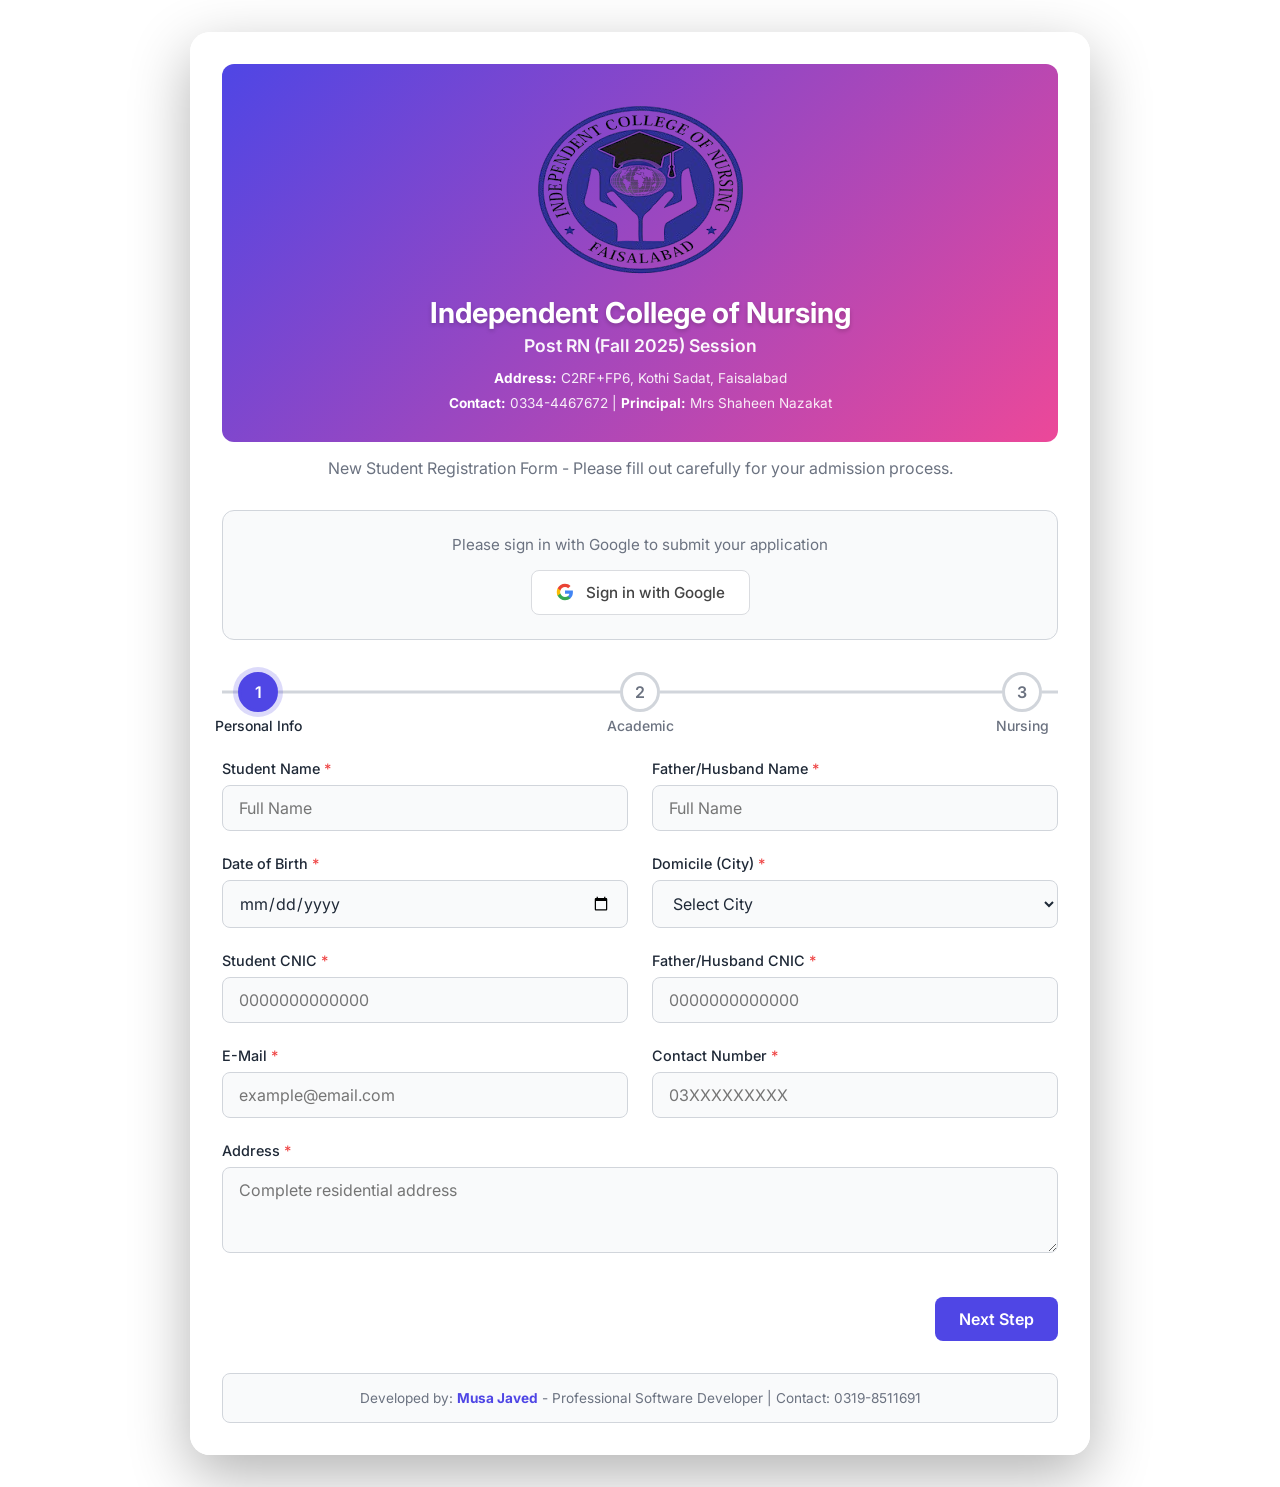
==== commit 034b9f4a: "CNIC's without - and Contact Change from web" ====
--- a/index.html
+++ b/index.html
@@ -19,7 +19,7 @@
                 <h2>Post RN (Fall 2025) Session</h2>
                 <div class="college-info">
                     <p><strong>Address:</strong> C2RF+FP6, Kothi Sadat, Faisalabad</p>
-                    <p><strong>Contact:</strong> 0303-7393151 | <strong>Principal:</strong> Mrs Shaheen Nazakat</p>
+                    <p><strong>Contact:</strong> 0334-4467672 | <strong>Principal:</strong> Mrs Shaheen Nazakat</p>
                 </div>
             </div>
             <p class="form-subtitle">New Student Registration Form - Please fill out carefully for your admission process.</p>
@@ -98,9 +98,9 @@
                     <div class="form-group">
                         <label for="date_of_birth" class="required">Date of Birth</label>
                         <div class="input-wrapper">
-                            <input type="date" id="date_of_birth" name="date_of_birth" required>
-                        </div>
-                        <span class="error-message">Age must be between 16 and 35 years.</span>
+                            <input type="date" id="date_of_birth" name="date_of_birth" required min="1950-01-01" max="2015-12-31">
+                        </div>
+                        <span class="error-message">Date of birth must be between 1950 and 2015.</span>
                     </div>
 
                     <div class="form-group">
@@ -112,6 +112,7 @@
                                 <optgroup label="Punjab">
                                     <option value="Lahore">Lahore</option>
                                     <option value="Faisalabad">Faisalabad</option>
+                                    <option value="Toba Tek Singh">Toba Tek Singh</option>
                                     <option value="Multan">Multan</option>
                                     <option value="Rawalpindi">Rawalpindi</option>
                                     <option value="Gujranwala">Gujranwala</option>
@@ -188,7 +189,7 @@
                     <div class="form-group">
                         <label for="student_cnic" class="required">Student CNIC</label>
                         <div class="input-wrapper">
-                            <input type="text" id="student_cnic" name="student_cnic" placeholder="00000-0000000-0" maxlength="15" required>
+                            <input type="text" id="student_cnic" name="student_cnic" placeholder="0000000000000" maxlength="13" required>
                         </div>
                         <span class="error-message">Invalid CNIC format.</span>
                     </div>
@@ -196,7 +197,7 @@
                     <div class="form-group">
                         <label for="father_cnic" class="required">Father/Husband CNIC</label>
                         <div class="input-wrapper">
-                            <input type="text" id="father_cnic" name="father_cnic" placeholder="00000-0000000-0" maxlength="15" required>
+                            <input type="text" id="father_cnic" name="father_cnic" placeholder="0000000000000" maxlength="13" required>
                         </div>
                         <span class="error-message">Invalid CNIC format.</span>
                     </div>
@@ -212,9 +213,9 @@
                     <div class="form-group">
                         <label for="contact_number" class="required">Contact Number</label>
                         <div class="input-wrapper">
-                            <input type="text" id="contact_number" name="contact_number" placeholder="03XX-XXXXXXX" maxlength="12" required>
-                        </div>
-                        <span class="error-message">Format: 03XX-XXXXXXX or +92XXXXXXXXXX</span>
+                            <input type="text" id="contact_number" name="contact_number" placeholder="03XXXXXXXXX" maxlength="13" required>
+                        </div>
+                        <span class="error-message">Format: 03XXXXXXXXX or +923XXXXXXXXX</span>
                     </div>
 
                     <div class="form-group full-width">
@@ -236,6 +237,14 @@
                             <input type="text" id="matric_roll_no" name="matric_roll_no" required>
                         </div>
                         <span class="error-message">Roll number is required.</span>
+                    </div>
+
+                    <div class="form-group">
+                        <label for="matric_registration_no" class="required">Matric Registration No</label>
+                        <div class="input-wrapper">
+                            <input type="text" id="matric_registration_no" name="matric_registration_no" required>
+                        </div>
+                        <span class="error-message">Matric registration number is required.</span>
                     </div>
 
                     <div class="form-group">
@@ -281,7 +290,7 @@
                     <div class="form-group">
                         <label for="matric_obtained_marks" class="required">Obtained Marks</label>
                         <div class="input-wrapper">
-                            <input type="number" id="matric_obtained_marks" name="matric_obtained_marks" required min="0" max="1000">
+                            <input type="number" id="matric_obtained_marks" name="matric_obtained_marks" required min="0" max="1200">
                         </div>
                         <span class="error-message">Obtained marks must be ≤ Total marks.</span>
                     </div>
@@ -306,49 +315,54 @@
                 <div class="conditional-section" id="general_nursing_section">
                     <div class="form-grid">
                         <div class="form-group">
-                            <label for="general_nursing_roll_no">Roll No</label>
-                            <div class="input-wrapper">
-                                <input type="text" id="general_nursing_roll_no" name="general_nursing_roll_no">
-                            </div>
-                        </div>
-
-                        <div class="form-group">
-                            <label for="general_nursing_passing_year">Passing Year</label>
-                            <div class="input-wrapper">
-                                <select id="general_nursing_passing_year" name="general_nursing_passing_year">
-                                    <option value="" selected>Select Year (Optional)</option>
+                            <label for="general_nursing_roll_no" class="required">Roll No</label>
+                            <div class="input-wrapper">
+                                <input type="text" id="general_nursing_roll_no" name="general_nursing_roll_no" required>
+                            </div>
+                            <span class="error-message">Roll number is required.</span>
+                        </div>
+
+                        <div class="form-group">
+                            <label for="general_nursing_passing_year" class="required">Passing Year</label>
+                            <div class="input-wrapper">
+                                <select id="general_nursing_passing_year" name="general_nursing_passing_year" required>
+                                    <option value="" selected>Select Year</option>
                                     <!-- JS will populate years -->
                                 </select>
                             </div>
-                        </div>
-
-                        <div class="form-group">
-                            <label for="general_nursing_total_marks">Total Marks</label>
-                            <div class="input-wrapper">
-                                <input type="number" id="general_nursing_total_marks" name="general_nursing_total_marks" min="1" max="1000">
-                            </div>
-                        </div>
-
-                        <div class="form-group">
-                            <label for="general_nursing_obtain_marks">Obtained Marks</label>
-                            <div class="input-wrapper">
-                                <input type="number" id="general_nursing_obtain_marks" name="general_nursing_obtain_marks" min="0" max="1000">
+                            <span class="error-message">Please select passing year.</span>
+                        </div>
+
+                        <div class="form-group">
+                            <label for="general_nursing_total_marks" class="required">Total Marks</label>
+                            <div class="input-wrapper">
+                                <input type="number" id="general_nursing_total_marks" name="general_nursing_total_marks" min="1" max="1000" required>
+                            </div>
+                            <span class="error-message">Total marks are required (1-1000).</span>
+                        </div>
+
+                        <div class="form-group">
+                            <label for="general_nursing_obtain_marks" class="required">Obtained Marks</label>
+                            <div class="input-wrapper">
+                                <input type="number" id="general_nursing_obtain_marks" name="general_nursing_obtain_marks" min="0" max="1000" required>
                             </div>
                             <span class="error-message">Obtained marks must be ≤ Total marks.</span>
                         </div>
                         
                         <div class="form-group full-width">
-                            <label for="general_nursing_registration_no">Registration No</label>
-                            <div class="input-wrapper">
-                                <input type="text" id="general_nursing_registration_no" name="general_nursing_registration_no">
-                            </div>
+                            <label for="general_nursing_registration_no" class="required">Registration No</label>
+                            <div class="input-wrapper">
+                                <input type="text" id="general_nursing_registration_no" name="general_nursing_registration_no" required>
+                            </div>
+                            <span class="error-message">Registration number is required.</span>
                         </div>
 
                         <div class="form-group full-width">
-                            <label for="general_nursing_board">Board/University</label>
-                            <div class="input-wrapper">
-                                <input type="text" id="general_nursing_board" name="general_nursing_board">
-                            </div>
+                            <label for="general_nursing_board" class="required">Board/University</label>
+                            <div class="input-wrapper">
+                                <input type="text" id="general_nursing_board" name="general_nursing_board" required>
+                            </div>
+                            <span class="error-message">Board/University is required.</span>
                         </div>
                     </div>
                 </div>
@@ -361,42 +375,46 @@
                 <div class="conditional-section" id="midwifery_section">
                     <div class="form-grid">
                         <div class="form-group">
-                            <label for="midwifery_roll_no">Roll No</label>
-                            <div class="input-wrapper">
-                                <input type="text" id="midwifery_roll_no" name="midwifery_roll_no">
-                            </div>
-                        </div>
-
-                        <div class="form-group">
-                            <label for="midwifery_passing_year">Passing Year</label>
-                            <div class="input-wrapper">
-                                <select id="midwifery_passing_year" name="midwifery_passing_year">
-                                    <option value="" selected>Select Year (Optional)</option>
+                            <label for="midwifery_roll_no" class="required">Roll No</label>
+                            <div class="input-wrapper">
+                                <input type="text" id="midwifery_roll_no" name="midwifery_roll_no" required>
+                            </div>
+                            <span class="error-message">Roll number is required.</span>
+                        </div>
+
+                        <div class="form-group">
+                            <label for="midwifery_passing_year" class="required">Passing Year</label>
+                            <div class="input-wrapper">
+                                <select id="midwifery_passing_year" name="midwifery_passing_year" required>
+                                    <option value="" selected>Select Year</option>
                                     <!-- JS will populate years -->
                                 </select>
                             </div>
-                        </div>
-
-                        <div class="form-group">
-                            <label for="midwifery_total_marks">Total Marks</label>
-                            <div class="input-wrapper">
-                                <input type="number" id="midwifery_total_marks" name="midwifery_total_marks" min="1" max="1000">
-                            </div>
-                        </div>
-
-                        <div class="form-group">
-                            <label for="midwifery_obtained_marks">Obtained Marks</label>
-                            <div class="input-wrapper">
-                                <input type="number" id="midwifery_obtained_marks" name="midwifery_obtained_marks" min="0" max="1000">
+                            <span class="error-message">Please select passing year.</span>
+                        </div>
+
+                        <div class="form-group">
+                            <label for="midwifery_total_marks" class="required">Total Marks</label>
+                            <div class="input-wrapper">
+                                <input type="number" id="midwifery_total_marks" name="midwifery_total_marks" min="1" max="1000" required>
+                            </div>
+                            <span class="error-message">Total marks are required (1-1000).</span>
+                        </div>
+
+                        <div class="form-group">
+                            <label for="midwifery_obtained_marks" class="required">Obtained Marks</label>
+                            <div class="input-wrapper">
+                                <input type="number" id="midwifery_obtained_marks" name="midwifery_obtained_marks" min="0" max="1000" required>
                             </div>
                             <span class="error-message">Obtained marks must be ≤ Total marks.</span>
                         </div>
 
                         <div class="form-group full-width">
-                            <label for="midwifery_registration">Registration No</label>
-                            <div class="input-wrapper">
-                                <input type="text" id="midwifery_registration" name="midwifery_registration">
-                            </div>
+                            <label for="midwifery_registration" class="required">Registration No</label>
+                            <div class="input-wrapper">
+                                <input type="text" id="midwifery_registration" name="midwifery_registration" required>
+                            </div>
+                            <span class="error-message">Registration number is required.</span>
                         </div>
                     </div>
                 </div>
